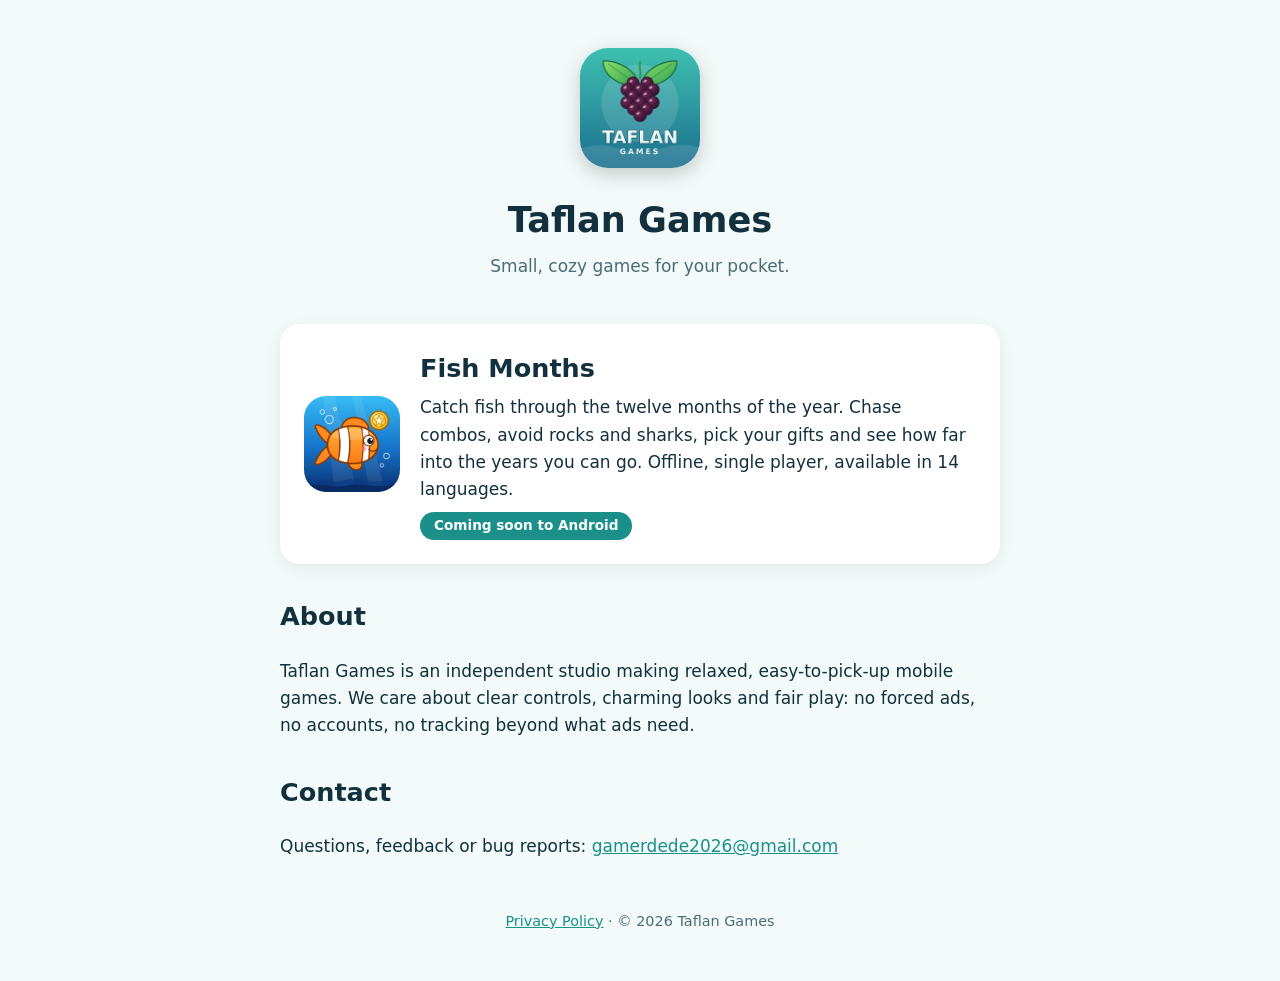
==== index.html @ 11aa689a "Add files via upload" ====
<!doctype html><html lang="en"><head><meta charset="utf-8"><meta name="viewport" content="width=device-width,initial-scale=1">
<title>Taflan Games</title><meta name="description" content="Taflan Games makes small, cozy mobile games. First game: Fish Months."><link rel="icon" href="logo.png"><link rel="stylesheet" href="style.css"></head><body>
<div class="w"><header><img src="logo.png" alt="Taflan Games logo"><h1>Taflan Games</h1><p class="t">Small, cozy games for your pocket.</p></header>
<main>
<div class="card"><img src="fishmonths.png" alt="Fish Months icon"><div><h2>Fish Months</h2><p>Catch fish through the twelve months of the year. Chase combos, avoid rocks and sharks, pick your gifts and see how far into the years you can go. Offline, single player, available in 14 languages.</p><span class="soon">Coming soon to Android</span></div></div>
<h2 class="s">About</h2><p>Taflan Games is an independent studio making relaxed, easy-to-pick-up mobile games. We care about clear controls, charming looks and fair play: no forced ads, no accounts, no tracking beyond what ads need.</p>
<h2 class="s">Contact</h2><p>Questions, feedback or bug reports: <a href="mailto:gamerdede2026@gmail.com">gamerdede2026@gmail.com</a></p>
</main>
<footer><a href="privacy.html">Privacy Policy</a> · © 2026 Taflan Games</footer></div></body></html>
---- style.css ----
:root{--bg:#f2fbf9;--ink:#12303d;--mut:#4d6b75;--ac:#1b8f8a;--card:#fff}
@media(prefers-color-scheme:dark){:root{--bg:#0e2530;--ink:#e6f5f3;--mut:#9cbcc2;--ac:#4fd1c5;--card:#16394a}}
*{box-sizing:border-box}body{margin:0;background:var(--bg);color:var(--ink);font:17px/1.6 system-ui,-apple-system,Segoe UI,Roboto,sans-serif}
.w{max-width:760px;margin:0 auto;padding:0 20px}
header{padding:48px 0 24px;text-align:center}header img{width:120px;height:120px;border-radius:28px;box-shadow:0 6px 20px #0003}
h1{margin:16px 0 4px;font-size:2.2rem}p.t{margin:0;color:var(--mut)}
.card{background:var(--card);border-radius:20px;padding:24px;margin:20px 0;display:flex;gap:20px;align-items:center;box-shadow:0 4px 16px #0001}
.card img{width:96px;height:96px;border-radius:22px;flex:none}.card h2{margin:0 0 6px}.card p{margin:0 0 8px}
.soon{display:inline-block;background:var(--ac);color:#fff;border-radius:99px;padding:3px 14px;font-size:.85rem;font-weight:600}
h2.s{margin-top:32px}a{color:var(--ac)}footer{padding:32px 0 48px;text-align:center;color:var(--mut);font-size:.9rem}
@media(max-width:520px){.card{flex-direction:column;text-align:center}}
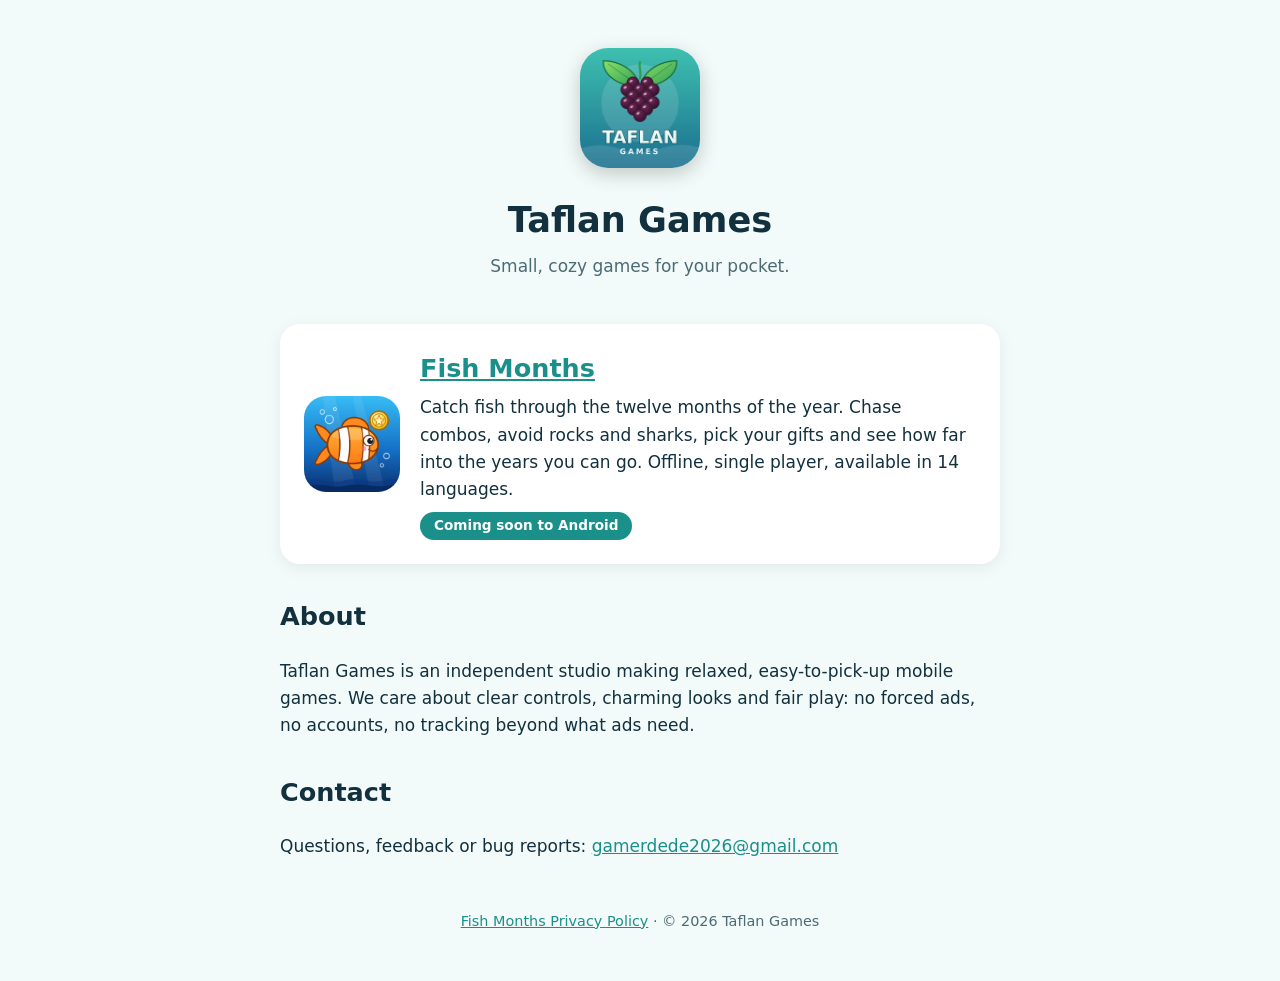
==== commit f43c9311: "Add files via upload" ====
--- a/index.html
+++ b/index.html
@@ -2,8 +2,8 @@
 <title>Taflan Games</title><meta name="description" content="Taflan Games makes small, cozy mobile games. First game: Fish Months."><link rel="icon" href="logo.png"><link rel="stylesheet" href="style.css"></head><body>
 <div class="w"><header><img src="logo.png" alt="Taflan Games logo"><h1>Taflan Games</h1><p class="t">Small, cozy games for your pocket.</p></header>
 <main>
-<div class="card"><img src="fishmonths.png" alt="Fish Months icon"><div><h2>Fish Months</h2><p>Catch fish through the twelve months of the year. Chase combos, avoid rocks and sharks, pick your gifts and see how far into the years you can go. Offline, single player, available in 14 languages.</p><span class="soon">Coming soon to Android</span></div></div>
+<div class="card"><img src="fishmonths.png" alt="Fish Months icon"><div><h2><a href="fish-months/">Fish Months</a></h2><p>Catch fish through the twelve months of the year. Chase combos, avoid rocks and sharks, pick your gifts and see how far into the years you can go. Offline, single player, available in 14 languages.</p><span class="soon">Coming soon to Android</span></div></div>
 <h2 class="s">About</h2><p>Taflan Games is an independent studio making relaxed, easy-to-pick-up mobile games. We care about clear controls, charming looks and fair play: no forced ads, no accounts, no tracking beyond what ads need.</p>
 <h2 class="s">Contact</h2><p>Questions, feedback or bug reports: <a href="mailto:gamerdede2026@gmail.com">gamerdede2026@gmail.com</a></p>
 </main>
-<footer><a href="privacy.html">Privacy Policy</a> · © 2026 Taflan Games</footer></div></body></html>
+<footer><a href="fish-months/privacy.html">Fish Months Privacy Policy</a> · © 2026 Taflan Games</footer></div></body></html>
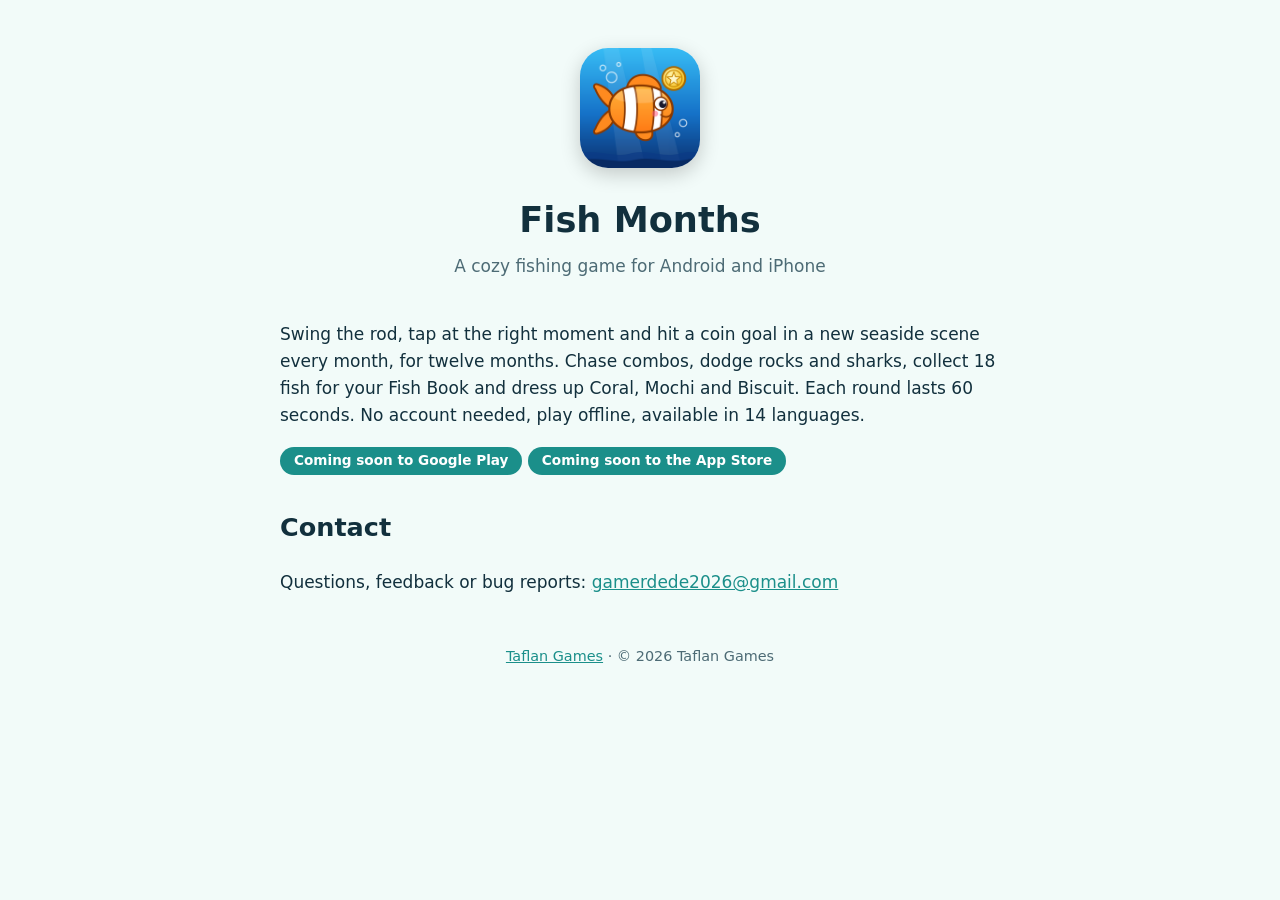
==== commit dff35e37: "Update index.html" ====
--- a/index.html
+++ b/index.html
@@ -1,9 +1,9 @@
 <!doctype html><html lang="en"><head><meta charset="utf-8"><meta name="viewport" content="width=device-width,initial-scale=1">
-<title>Taflan Games</title><meta name="description" content="Taflan Games makes small, cozy mobile games. First game: Fish Months."><link rel="icon" href="logo.png"><link rel="stylesheet" href="style.css"></head><body>
-<div class="w"><header><img src="logo.png" alt="Taflan Games logo"><h1>Taflan Games</h1><p class="t">Small, cozy games for your pocket.</p></header>
+<title>Fish Months – Taflan Games</title><meta name="description" content="Fish Months is a cozy fishing game for Android and iPhone: build combos, collect coins and beat a new goal every month."><link rel="icon" href="../logo.png"><link rel="stylesheet" href="../style.css"></head><body>
+<div class="w"><header><img src="../fishmonths.png" alt="Fish Months icon"><h1>Fish Months</h1><p class="t">A cozy fishing game for Android and iPhone</p></header>
 <main>
-<div class="card"><img src="fishmonths.png" alt="Fish Months icon"><div><h2><a href="fish-months/">Fish Months</a></h2><p>Catch fish through the twelve months of the year. Chase combos, avoid rocks and sharks, pick your gifts and see how far into the years you can go. Offline, single player, available in 14 languages.</p><span class="soon">Coming soon to Android</span></div></div>
-<h2 class="s">About</h2><p>Taflan Games is an independent studio making relaxed, easy-to-pick-up mobile games. We care about clear controls, charming looks and fair play: no forced ads, no accounts, no tracking beyond what ads need.</p>
+<p>Swing the rod, tap at the right moment and hit a coin goal in a new seaside scene every month, for twelve months. Chase combos, dodge rocks and sharks, collect 18 fish for your Fish Book and dress up Coral, Mochi and Biscuit. Each round lasts 60 seconds. No account needed, play offline, available in 14 languages.</p>
+<p><span class="soon">Coming soon to Google Play</span> <span class="soon">Coming soon to the App Store</span></p>
 <h2 class="s">Contact</h2><p>Questions, feedback or bug reports: <a href="mailto:gamerdede2026@gmail.com">gamerdede2026@gmail.com</a></p>
 </main>
-<footer><a href="fish-months/privacy.html">Fish Months Privacy Policy</a> · © 2026 Taflan Games</footer></div></body></html>
+<footer><a href="../">Taflan Games</a> · © 2026 Taflan Games</footer></div></body></html>
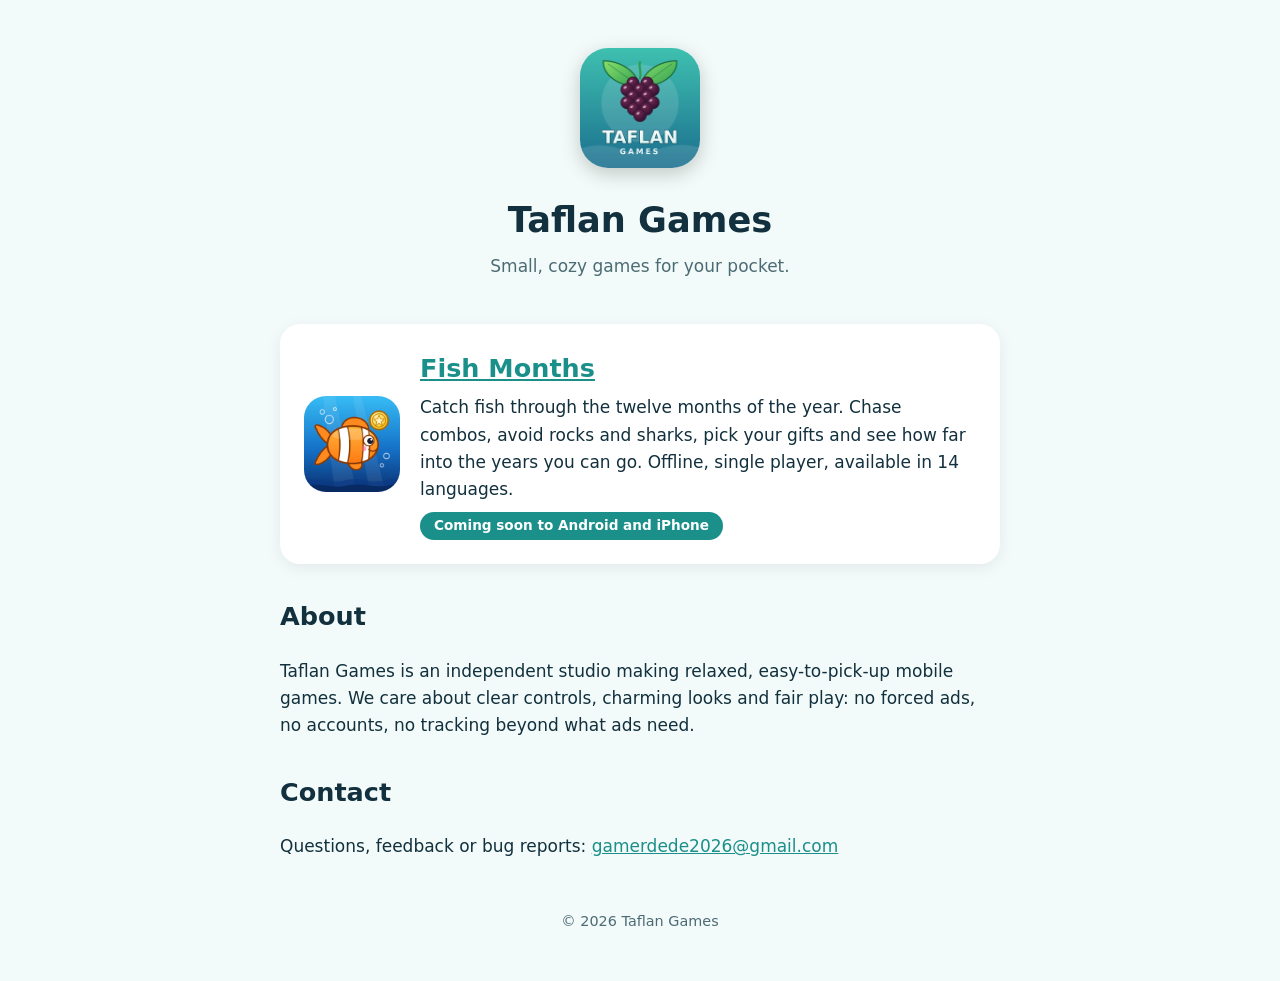
==== commit e4ca2a71: "Update index.html" ====
--- a/index.html
+++ b/index.html
@@ -1,9 +1,9 @@
 <!doctype html><html lang="en"><head><meta charset="utf-8"><meta name="viewport" content="width=device-width,initial-scale=1">
-<title>Fish Months – Taflan Games</title><meta name="description" content="Fish Months is a cozy fishing game for Android and iPhone: build combos, collect coins and beat a new goal every month."><link rel="icon" href="../logo.png"><link rel="stylesheet" href="../style.css"></head><body>
-<div class="w"><header><img src="../fishmonths.png" alt="Fish Months icon"><h1>Fish Months</h1><p class="t">A cozy fishing game for Android and iPhone</p></header>
+<title>Taflan Games</title><meta name="description" content="Taflan Games makes small, cozy mobile games. First game: Fish Months."><link rel="icon" href="logo.png"><link rel="stylesheet" href="style.css"></head><body>
+<div class="w"><header><img src="logo.png" alt="Taflan Games logo"><h1>Taflan Games</h1><p class="t">Small, cozy games for your pocket.</p></header>
 <main>
-<p>Swing the rod, tap at the right moment and hit a coin goal in a new seaside scene every month, for twelve months. Chase combos, dodge rocks and sharks, collect 18 fish for your Fish Book and dress up Coral, Mochi and Biscuit. Each round lasts 60 seconds. No account needed, play offline, available in 14 languages.</p>
-<p><span class="soon">Coming soon to Google Play</span> <span class="soon">Coming soon to the App Store</span></p>
+<div class="card"><img src="fishmonths.png" alt="Fish Months icon"><div><h2><a href="fish-months/">Fish Months</a></h2><p>Catch fish through the twelve months of the year. Chase combos, avoid rocks and sharks, pick your gifts and see how far into the years you can go. Offline, single player, available in 14 languages.</p><span class="soon">Coming soon to Android and iPhone</span></div></div>
+<h2 class="s">About</h2><p>Taflan Games is an independent studio making relaxed, easy-to-pick-up mobile games. We care about clear controls, charming looks and fair play: no forced ads, no accounts, no tracking beyond what ads need.</p>
 <h2 class="s">Contact</h2><p>Questions, feedback or bug reports: <a href="mailto:gamerdede2026@gmail.com">gamerdede2026@gmail.com</a></p>
 </main>
-<footer><a href="../">Taflan Games</a> · © 2026 Taflan Games</footer></div></body></html>
+<footer>© 2026 Taflan Games</footer></div></body></html>
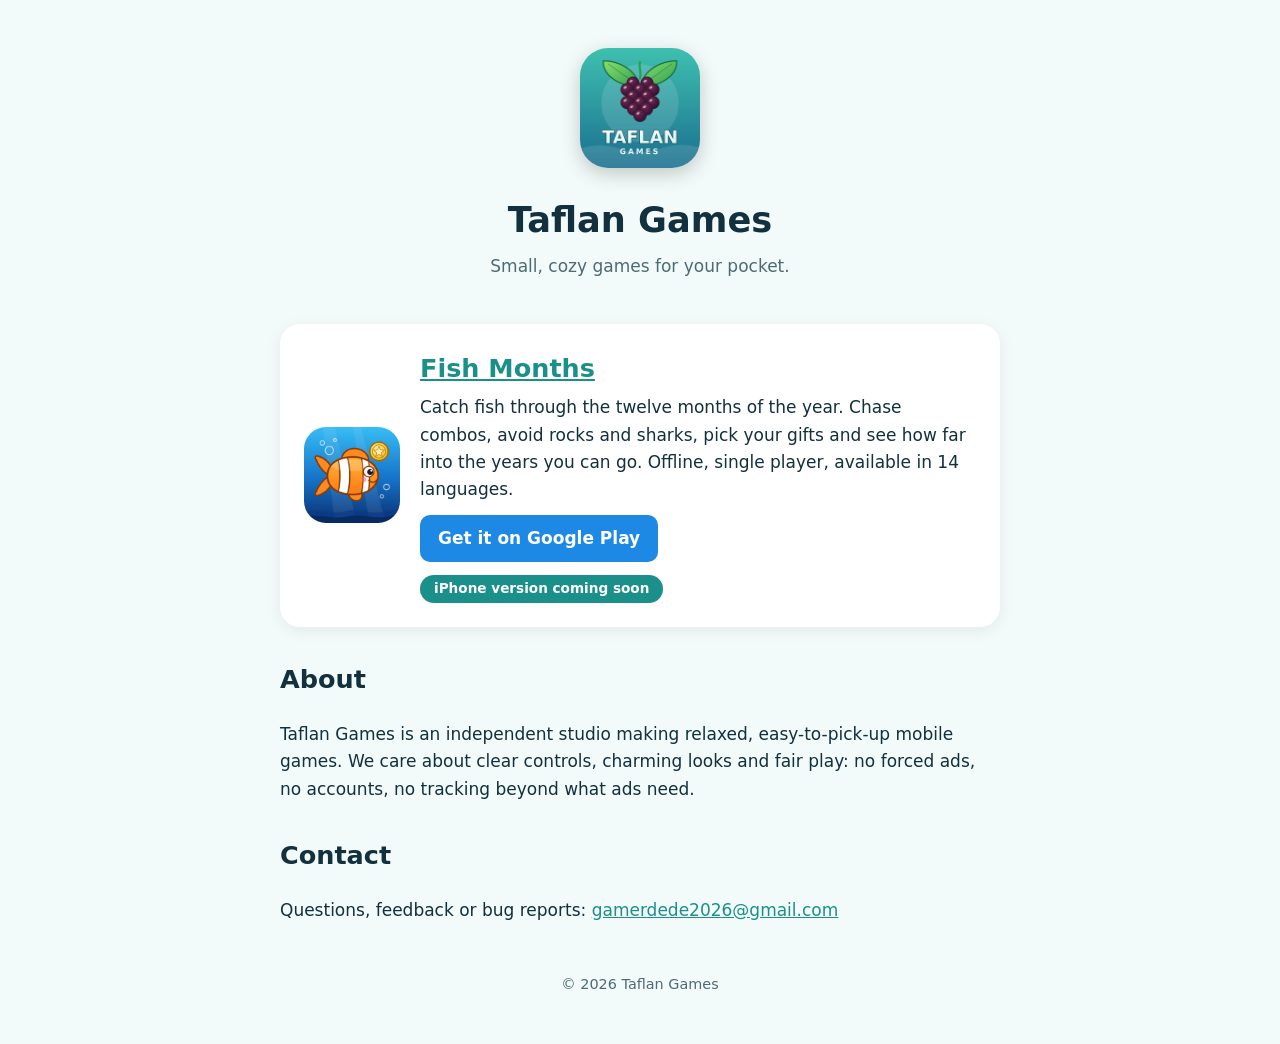
==== commit dd326f4b: "Update index.html" ====
--- a/index.html
+++ b/index.html
@@ -2,7 +2,7 @@
 <title>Taflan Games</title><meta name="description" content="Taflan Games makes small, cozy mobile games. First game: Fish Months."><link rel="icon" href="logo.png"><link rel="stylesheet" href="style.css"></head><body>
 <div class="w"><header><img src="logo.png" alt="Taflan Games logo"><h1>Taflan Games</h1><p class="t">Small, cozy games for your pocket.</p></header>
 <main>
-<div class="card"><img src="fishmonths.png" alt="Fish Months icon"><div><h2><a href="fish-months/">Fish Months</a></h2><p>Catch fish through the twelve months of the year. Chase combos, avoid rocks and sharks, pick your gifts and see how far into the years you can go. Offline, single player, available in 14 languages.</p><span class="soon">Coming soon to Android and iPhone</span></div></div>
+<div class="card"><img src="fishmonths.png" alt="Fish Months icon"><div><h2><a href="fish-months/">Fish Months</a></h2><p>Catch fish through the twelve months of the year. Chase combos, avoid rocks and sharks, pick your gifts and see how far into the years you can go. Offline, single player, available in 14 languages.</p><p><a href="https://play.google.com/store/apps/details?id=com.taflangames.fishmonths" style="display:inline-block;background:#1e88e5;color:#fff;font-weight:700;text-decoration:none;padding:10px 18px;border-radius:10px;margin:4px 8px 4px 0">Get it on Google Play</a></p><span class="soon">iPhone version coming soon</span></div></div>
 <h2 class="s">About</h2><p>Taflan Games is an independent studio making relaxed, easy-to-pick-up mobile games. We care about clear controls, charming looks and fair play: no forced ads, no accounts, no tracking beyond what ads need.</p>
 <h2 class="s">Contact</h2><p>Questions, feedback or bug reports: <a href="mailto:gamerdede2026@gmail.com">gamerdede2026@gmail.com</a></p>
 </main>
